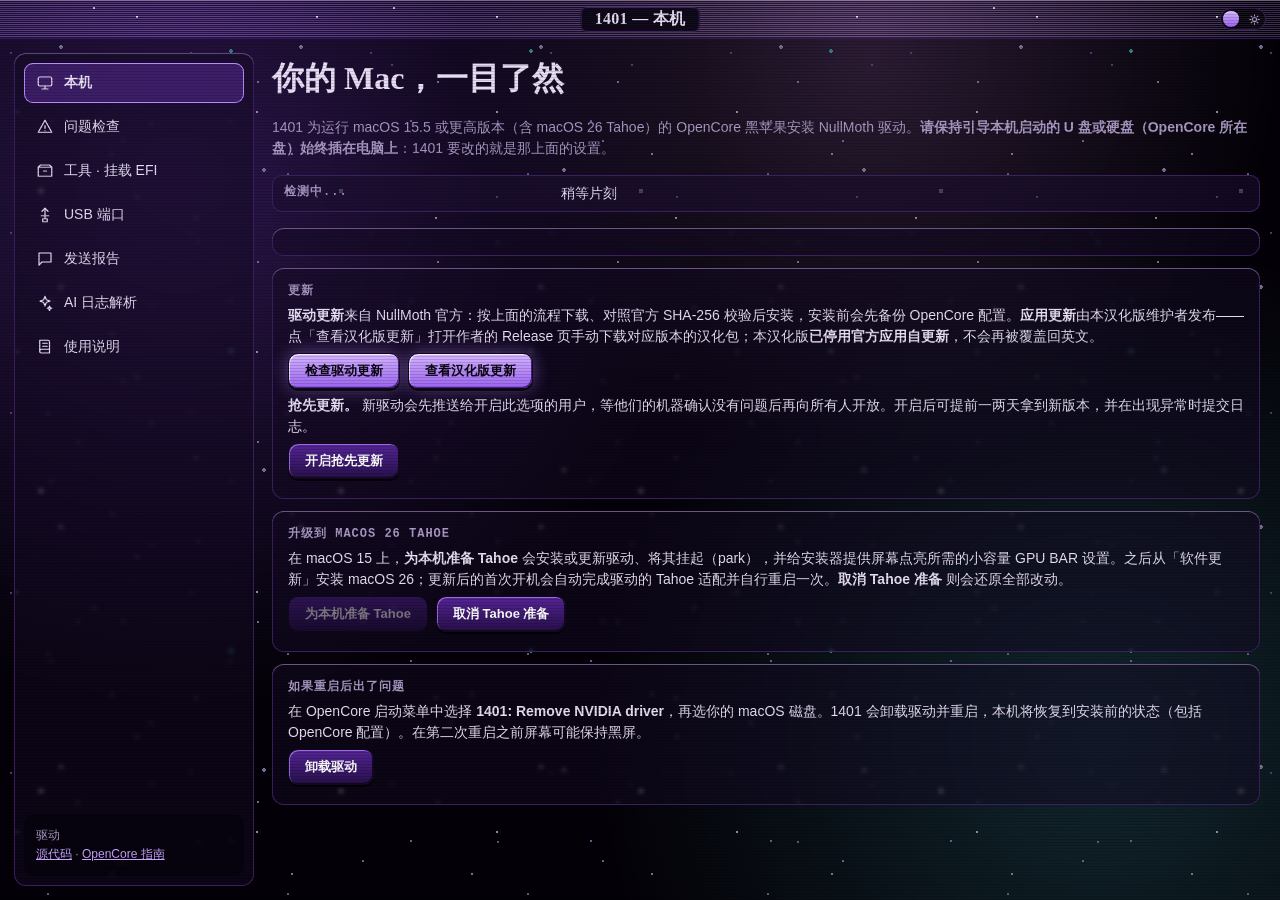
==== mac/Resources/index.html @ 301c2a4d "Add zh-CN localization, in-app HTTP/SOCKS proxy, ARM Chinese strings, open-translated-folder button " ====
<!doctype html>
<html lang="zh-CN"><head><meta charset="utf-8">
<meta http-equiv="Content-Security-Policy" content="default-src 'none'; img-src 'self'; style-src 'self'; script-src 'self'; connect-src https: http://127.0.0.1:* http://localhost:* http://127.0.0.1:11434 http://localhost:11434">
<title>1401</title>
<link rel="stylesheet" href="app.css">
</head><body>
<div class="desk" id="desk">
<div class="sky sky1" aria-hidden="true"></div><div class="sky sky2" aria-hidden="true"></div><div class="sky sky3" aria-hidden="true"></div>

<header class="bar">
<span class="ttl" id="ttl">1401 — 本机</span>
<button type="button" class="theme" id="theme" aria-label="切换浅色与深色模式">
<svg class="moon" viewBox="0 0 12 12" aria-hidden="true"><path d="M8.5 7.5A4 4 0 0 1 4.5 2.2a4 4 0 1 0 4 5.3z"/></svg>
<svg class="sun" viewBox="0 0 12 12" aria-hidden="true"><circle cx="6" cy="6" r="2.2"/><path d="M6 .8v1.4M6 9.8v1.4M.8 6h1.4M9.8 6h1.4M2.3 2.3l1 1M8.7 8.7l1 1M2.3 9.7l1-1M8.7 3.3l1-1"/></svg>
<span class="knob"></span></button>
</header>

<div class="main">
<nav class="pane side" aria-label="分区">
<button type="button" class="nav tab on" data-t="drv" data-title="本机"><svg class="i" viewBox="0 0 24 24" aria-hidden="true"><rect x="3" y="4" width="18" height="12" rx="2"/><path d="M8 20h8M12 16v4"/></svg>本机</button>
<button type="button" class="nav tab" data-t="efi" data-title="问题检查"><svg class="i" viewBox="0 0 24 24" aria-hidden="true"><path d="M12 3l9 16H3z"/><path d="M12 10v4M12 17h.01"/></svg>问题检查<span class="count" id="efin" hidden></span></button>
<button type="button" class="nav tab" data-t="tools" data-title="工具"><svg class="i" viewBox="0 0 24 24" aria-hidden="true"><path d="M3 7h18v12H3z"/><path d="M3 7l3-3h12l3 3M10 12h4"/></svg>工具 · 挂载 EFI</button>
<button type="button" class="nav tab" data-t="usb" data-title="USB 端口"><svg class="i" viewBox="0 0 24 24" aria-hidden="true"><path d="M12 3v14M8 7l4-4 4 4M7 13h10M9 21h6v-4H9z"/></svg>USB 端口</button>
<button type="button" class="nav tab" data-t="crash" data-title="发送报告"><svg class="i" viewBox="0 0 24 24" aria-hidden="true"><path d="M4 4h16v12H8l-4 4z"/></svg>发送报告</button>
<button type="button" class="nav tab" data-t="ailog" data-title="AI 日志解析"><svg class="i" viewBox="0 0 24 24" aria-hidden="true"><path d="M12 3l1.8 4.7L18.5 9.5l-4.7 1.8L12 16l-1.8-4.7L5.5 9.5l4.7-1.8z"/><path d="M18 16l.8 2.2L21 19l-2.2.8L18 22l-.8-2.2L15 19l2.2-.8z"/></svg>AI 日志解析</button>
<button type="button" class="nav tab" data-t="help" data-title="使用说明"><svg class="i" viewBox="0 0 24 24" aria-hidden="true"><path d="M5 3h11a2 2 0 0 1 2 2v15H7a2 2 0 0 1-2-2z"/><path d="M5 17a2 2 0 0 1 2-2h11M9 7h6M9 11h6"/></svg>使用说明</button>
<div class="sidefoot">驱动 <span id="ver"></span><br><a href="#" id="src">源代码</a> · <a href="#" id="ocg">OpenCore 指南</a></div>
</nav>

<main class="content">

<section id="t-drv">
<h1>你的 Mac，一目了然</h1>
<p class="lede">1401 为运行 macOS 15.5 或更高版本（含 macOS 26 Tahoe）的 OpenCore 黑苹果安装 NullMoth 驱动。<b>请保持引导本机启动的 U 盘或硬盘（OpenCore 所在盘）始终插在电脑上</b>：1401 要改的就是那上面的设置。</p>
<table class="pc"><tbody id="mac"><tr><th>检测中...</th><td>稍等片刻</td></tr></tbody></table>

<div id="verdict" class="pane card"></div>

<div id="steps" class="pane card" hidden>
<p class="sh">操作流程</p>
<ol class="todo">
<li id="s1"><b>获取驱动。</b> <span id="s1t"></span> <button type="button" class="b go" id="dl" hidden>下载驱动</button> <span id="dlp"></span></li>
<li id="s2"><b>先看清楚再动手。</b> 1401 会读取你的 OpenCore 配置，并列出它要做的每一处改动。此步不会改任何东西。（macOS 会要求输入密码。） <button type="button" class="b" id="dry" disabled>预览改动清单</button></li>
<li id="s3"><b>安装。</b> 自动备份你的 OpenCore 配置，只执行清单中列出的改动，安装驱动，并在启动菜单里加入 <i>1401: Remove NVIDIA driver</i>。 <button type="button" class="b go" id="go" disabled>安装驱动</button></li>
<li id="s4"><b>重启。</b> 如果 macOS 提示系统扩展被阻止，打开 <a href="#" id="priv">隐私与安全性</a>，点「允许」，然后再重启一次。 <button type="button" class="b" id="rs" disabled>立即重启</button></li>
</ol>
<p id="efirow" hidden>无法确认启动分区。请选择本机启动时所用的 OpenCore 分区： <select id="efi"></select> <button type="button" class="b" id="cfgpick">手动选择 config.plist 文件...</button></p>
</div>

<div id="logwrap" class="pane card" hidden><p class="sh">1401 正在进行的工作</p><pre id="log" aria-live="polite"></pre>
<p class="small"><a href="#" id="logs">打开日志文件夹</a></p></div>

<div class="pane card"><p class="sh">更新</p>
<p><b>驱动更新</b>来自 NullMoth 官方：按上面的流程下载、对照官方 SHA-256 校验后安装，安装前会先备份 OpenCore 配置。<b>应用更新</b>由本汉化版维护者发布——点「查看汉化版更新」打开作者的 Release 页手动下载对应版本的汉化包；本汉化版<b>已停用官方应用自更新</b>，不会再被覆盖回英文。</p>
<p class="row"><button type="button" class="b go" id="updchk">检查驱动更新</button> <button type="button" class="b go" id="zhupd">查看汉化版更新</button> <button type="button" class="b go" id="upddrv" hidden>更新驱动</button> <button type="button" class="b go" id="updapp" hidden>更新应用</button> <span id="updr"></span></p>
<p><b>抢先更新。</b> 新驱动会先推送给开启此选项的用户，等他们的机器确认没有问题后再向所有人开放。开启后可提前一两天拿到新版本，并在出现异常时提交日志。</p>
<p class="row"><button type="button" class="b" id="earlyon">开启抢先更新</button> <button type="button" class="b" id="earlyoff" hidden>关闭抢先更新</button> <span id="earlyr"></span></p></div>

<div class="pane card"><p class="sh">升级到 macOS 26 Tahoe</p>
<p>在 macOS 15 上，<b>为本机准备 Tahoe</b> 会安装或更新驱动、将其挂起（park），并给安装器提供屏幕点亮所需的小容量 GPU BAR 设置。之后从「软件更新」安装 macOS 26；更新后的首次开机会自动完成驱动的 Tahoe 适配并自行重启一次。<b>取消 Tahoe 准备</b> 则会还原全部改动。</p>
<p class="row"><button type="button" class="b" id="upd" disabled>为本机准备 Tahoe</button> <button type="button" class="b" id="swu" hidden>打开软件更新</button> <button type="button" class="b" id="updc">取消 Tahoe 准备</button> <span id="updt"></span></p></div>

<div class="pane card"><p class="sh">如果重启后出了问题</p>
<p>在 OpenCore 启动菜单中选择 <b>1401: Remove NVIDIA driver</b>，再选你的 macOS 磁盘。1401 会卸载驱动并重启，本机将恢复到安装前的状态（包括 OpenCore 配置）。在第二次重启之前屏幕可能保持黑屏。</p>
<p class="row"><button type="button" class="b" id="rm">卸载驱动</button></p></div>
</section>

<section id="t-efi" hidden>
<div class="head"><div><h1>检查我的 EFI</h1>
<p class="lede">对照与你机型相同/相近的机器验证过的配置，检查本机启动所用的 OpenCore 设置，并解释需要修改的地方及具体步骤。只读不写：不会改动任何东西。会要求输入一次密码。</p></div>
<button type="button" class="b go" id="efichk">检查我的 EFI</button></div>
<p id="efichkr"></p>
<div id="efiout"></div>
</section>

<section id="t-tools" hidden>
<h1>工具</h1>
<div class="pane card"><p class="sh">挂载 EFI</p>
<p>EFI 分区保存着你的引导设置。1401 会找到本机启动所用的那个分区，挂载并在访达中打开它。会要求输入一次密码。</p>
<p class="row"><button type="button" class="b go" id="efimount">挂载 EFI</button> <span id="efimountr"></span></p></div>
<div class="pane card"><p class="sh">启动文字（verbose 模式）</p>
<p>开机时显示 macOS 的启动过程细节，而不是只有苹果标志。排查启动卡住时有用。下次重启后生效。</p>
<p class="row"><button type="button" class="b" id="vbon">开启 verbose 模式</button> <button type="button" class="b" id="vboff">关闭 verbose 模式</button></p></div>
<div class="pane card"><p class="sh">内建屏幕亮度（笔记本）</p>
<p>适用于内屏直连 NVIDIA GPU 的笔记本（MUX 已设为 Discrete 或 dGPU）。开启后驱动可从笔记本固件读取面板的亮度控制。默认关闭，因为该调用曾导致部分机器在 GPU 启动时卡住；如果你也卡在那里，请在启动菜单选 <b>1401: Start once without NVIDIA driver</b>，然后在这里把它关掉。</p>
<p class="row"><button type="button" class="b" id="blon">开启亮度控制</button> <button type="button" class="b" id="bloff">关闭亮度控制</button></p></div>
<div class="pane card"><p class="sh">HiDPI（Retina）分辨率模式</p>
<p>让 HiDPI「看起来像」分辨率可用，例如在 2560x1440 屏上使用 1920x1080，包括用 BetterDisplay 等工具添加的自定义分辨率。不开启时这类分辨率会被拒绝并弹回。开启后驱动会以最高两倍于屏幕的尺寸绘制桌面，会占用更多显存。下次重启后生效。</p>
<p class="row"><button type="button" class="b" id="hdon">开启 HiDPI 模式</button> <button type="button" class="b" id="hdoff">关闭 HiDPI 模式</button></p></div>
<div class="pane card" id="autologin" hidden><p class="sh">自动登录</p>
<p>驱动缺失期间，1401 开启了自动登录以便本机能进入桌面。这会把你的密码以可被任何能读取磁盘的人还原的形式存储。驱动正常工作后，请关闭它。</p>
<p class="row"><button type="button" class="b" id="autologinoff">关闭自动登录</button></p></div>
<div class="pane card"><p class="sh">混合输出笔记本（内屏由 Intel 或 AMD 处理器显卡驱动）</p>
<p>多数游戏笔记本把内屏接在处理器显卡上，NVIDIA 卡没有可绘制的屏幕。此功能会在 NVIDIA 驱动旁安装一个面板驱动（Intel 显卡用 Intel 版，带 Radeon 显卡的 Ryzen 用 AMD 版）：NVIDIA 负责渲染，渲染完的每一帧经处理器显卡送到屏幕。Ryzen 笔记本需先关闭 OpenCore 的 Fix PAT 补丁（见 docs/HYBRID-LAPTOPS.md，仅英文版）。<b>复制（copy）</b>方式适用于 Intel 第 11 代及更新；<b>原位扫描输出（scan out in place）</b>是第 12、13 代上更快的等级。此功能尚未在混合输出笔记本上实测，你的「发送日志」就是帮它完善的方式。它需要 NVIDIA 驱动已安装，且上方已校验驱动包。</p>
<p>如果屏幕保持黑屏，请在启动菜单选 <b>1401: Start once without NVIDIA driver</b>，然后在这里关闭。关闭时会一并移除面板驱动。</p>
<p class="row"><button type="button" class="b" id="hybcopy">开启（复制方式）</button> <button type="button" class="b" id="hybimport">开启（原位扫描输出）</button> <button type="button" class="b" id="hyboff">关闭</button> <span id="hybstate"></span></p></div>
<div class="pane card" id="vmdpane" hidden><p class="sh">位于 Intel VMD 或 RAID 之后的硬盘</p>
<p>macOS 只能使用固件以普通 AHCI 或 NVMe 磁盘形式呈现的硬盘。这台机器使用 Intel VMD 或 RAID 存储控制器，内置硬盘可能因此对 macOS 隐藏。两种绕过办法：</p>
<p><b>安装到外置硬盘。</b> 插上 USB SSD（或不在 VMD 之后的 SSD），从 1401 U 盘把 macOS 装上去。内置硬盘和 Windows 不会被动到。在 1401 for Windows 中，构建前勾选 <b>Install macOS on an external drive</b>。</p>
<p><b>关闭 VMD。</b> 1401 for Windows 在构建时会显示你主板的 BIOS 设置路径，并提供 <b>Prepare Windows</b>、<b>Finish</b> 和 <b>Undo</b> 三个选项：Prepare 创建还原点、暂停 BitLocker 并设置标准驱动；随后你在 BIOS 中关闭 VMD；Finish 让 Windows 恢复正常启动；Undo 把每个值改回原样。这些步骤只能在 Windows 上执行，所以本应用只作说明。</p></div>
<div class="pane card" id="exppane"><p class="sh">实验性驱动与功能</p>
<p class="row"><button id="expall" type="button">全选</button> <button id="expnone" type="button">全不选</button></p>
<p>均为离线编写与测试，尚未在所有机型上验证。每一项在勾选并点击「应用」前都保持<b>关闭</b>，且都需要<b>重启</b>。取消勾选再点「应用」即可完全还原；你自己手动设置的参数永远不会被移除。</p>
<p class="small">每一项具体做什么、开启后会有什么影响、哪些不建议开，见左侧栏「使用说明」→ <b>六、实验性驱动与功能</b>。</p>
<p class="row"><label><input type="checkbox" class="expitem" id="exp-kbl" data-id="kbl"> <b>键盘背光</b></label> 笔记本键盘背光按键与亮度调节（NMKbdBacklight kext）。由 OpenCore 加载的驱动：1401 2.9 构建的 EFI 已自带且默认关闭，「应用」会将其开启（旧 EFI 会先从已装的 NVIDIA 驱动中复制进来）。需要 VirtualSMC。离线构建与校验；尚未在笔记本上实测。</p>
<p class="row"><label><input type="checkbox" class="expitem" id="exp-hda" data-id="hda"> <b>NVIDIA 显示音频（含音量控制，macOS 15）</b></label> 来自 NVIDIA 卡的 HDMI / DisplayPort 音频，经 Apple HD Audio 驱动输出，音量滑块和静音可用（NMHDA 驱动）。由 OpenCore 加载，管理方式同键盘背光。仅限 macOS 15：macOS 26 使用 NMXAudio。</p>
<p class="row"><label><input type="checkbox" class="expitem" id="exp-kblhid" data-id="kblhid"> <b>键盘背光（HID 通道）</b></label> 走部分笔记本使用的 HID 通道，功能相同。需先开启上一项。</p>
<p class="row"><label><input type="checkbox" class="expitem" id="exp-tgp" data-id="tgp"> <b>笔记本 GPU 功耗上限</b></label> 接电源时允许 NVIDIA GPU 使用平台完整功耗上限（Dynamic Boost）；用电池时自动释放。</p>
<p class="row"><label><input type="checkbox" class="expitem" id="exp-igpuproxy" data-id="igpuproxy"> <b>内屏走核显</b></label> 混合输出笔记本：当面板接在核显上时，通过代理显示头呈现内屏。</p>
<p class="row"><label><input type="checkbox" class="expitem" id="exp-xvt" data-id="xvt"> <b>AMD / Intel 视频解码</b></label> AMD 和 Intel GPU 上的 AV1 与 VP9 硬件解码。</p>
<p class="row"><label><input type="checkbox" class="expitem" id="exp-hybrid20" data-id="hybrid20"> <b>混合输出笔记本：最新 Intel 显卡</b></label> 让混合面板驱动在 Lunar Lake 与 Panther Lake 显卡上正常唤醒。仅在混合笔记本模式开启时有关；依据 Linux 显示代码编写，尚未在该硬件上运行。</p>
<p class="row"><label><input type="checkbox" class="expitem" id="exp-rtd3" data-id="rtd3"> <b>空闲 GPU 深度休眠</b></label> 空闲时让 NVIDIA 卡进入最深省电状态（runtime D3）。离线编写与测试；其功耗收益和唤醒表现在推荐前会先在工作室机器上测量。</p>
<p class="row"><label><input type="checkbox" class="expitem" id="exp-aspm" data-id="aspm"> <b>空闲链路省电</b></label> 卡空闲时让 NVIDIA 卡与主板间的 PCIe 链路进入休眠（ASPM L1），两端都支持时才生效。默认关闭：驱动会保持固件设定的链路状态，因为在未针对此设计的主板上链路休眠可能导致卡死或掉卡。如果空闲时屏幕冻结，请把这项关掉。</p>
<p class="row"><label><input type="checkbox" class="expitem" id="exp-gameprio" data-id="gameprio"> <b>游戏 GPU 优先级</b></label> 提升游戏的 GPU 调度优先级。</p>
<p class="row"><label><input type="checkbox" class="expitem" id="exp-hwrt" data-id="hwrt"> <b>硬件光线查询</b></label> 通过 NullMoth 自己的加速结构在 RT 核心上执行光线查询。</p>
<p class="row"><label><input type="checkbox" class="expitem" id="exp-curves" data-id="curves"> <b>光线追踪中的曲线图元</b></label> 光线查询中支持曲线（软件遍历，速度较慢）。</p>
<p class="row"><label><input type="checkbox" class="expitem" id="exp-tile" data-id="tile"> <b>Metal 瓦片着色</b></label> 为使用该特性的应用启用瓦片着色。</p>
<p class="row"><label><input type="checkbox" class="expitem" id="exp-icb" data-id="icb"> <b>GPU 编码的命令列表</b></label> 由 GPU 写入的间接命令缓冲。</p>
<p class="row"><button type="button" class="b" id="expapply">应用</button> <span id="expr"></span></p></div>
<div class="pane card"><p class="sh">GPU 加速（boost）</p>
<p>开启期间将 NVIDIA 卡锁定在最高频率，适合受 GPU 空闲到繁忙爬升限制的工作负载。代价是功耗和发热，所以在你手动开启前保持关闭。它会从已校验的驱动包安装一个小型后台任务；任何以 root 运行的内容之前都会先校验包内文件清单。关闭即停止锁频；「移除」则把任务从本机删掉。</p>
<p class="row"><button type="button" class="b" id="boston">开启</button> <button type="button" class="b" id="bostoff">关闭</button> <button type="button" class="b" id="bostrm">移除任务</button> <button type="button" class="b" id="bostat">状态</button> <span id="bostr"></span></p></div>
<div class="pane card"><p class="sh">Ryzen 笔记本功耗配置</p>
<p>Ryzen 笔记本默认按处理器出厂功耗上限运行，用电池时又吵又热。此功能通过 NullMoth 的 RyzenAdj 构建设置一组更安静的配置（默认持续 13 W、慢速 14 W、快速 15 W、70 &deg;C；开启前可在下方修改数值）。它会安装一个只有在开启后才能与处理器电源控制器通信的小内核扩展，以及一个以 root 运行的任务。在你选择开启前保持关闭。</p>
<p>如遇异常，在这里关闭即可：这会移除后台任务、内核扩展和引导设置。</p>
<p class="row">瓦数：持续 <input id="ryst" type="number" min="5" max="65" value="13" style="width:4em"> 慢速 <input id="rysl" type="number" min="5" max="65" value="14" style="width:4em"> 快速 <input id="ryfa" type="number" min="5" max="65" value="15" style="width:4em"> &nbsp; 温度上限 <input id="rytm" type="number" min="50" max="100" value="70" style="width:4em"> &deg;C（瓦数 5–65，持续 ≤ 慢速 ≤ 快速；温度 50–100）</p>
<p class="row"><button type="button" class="b" id="ryzon">开启</button> <button type="button" class="b" id="ryzoff">关闭</button> <button type="button" class="b" id="ryzstat">状态</button></p></div>
<div class="pane card"><p class="sh">AMD / Intel GPU 与 NPU 驱动（测试版）</p>
<p>适用于 macOS 没有驱动的 AMD 和 Intel GPU（Ryzen APU、Radeon RX 7000/9000、Intel Iris Xe 与 Arc 显卡），以及 Intel Core Ultra 和 AMD Ryzen AI 处理器中的 NPU。早期测试版本：你的「发送日志」就是帮它完善的方式。它只从 linux-firmware 下载你的 GPU 和 NPU 所需的固件（逐个文件校验），下次重启后生效。</p>
<p>如果这块 GPU 正在驱动你的屏幕，屏幕可能保持黑屏。此时请在启动菜单选 <b>1401: Start once without NVIDIA driver</b>（它也会挂起这个驱动），然后在这里关闭。</p>
<p class="row"><button type="button" class="b" id="gpuon">开启测试驱动</button> <button type="button" class="b" id="gpuoff">关闭测试驱动</button></p>
<p><b>测试计划。</b> 测试驱动开启期间，每次重启后 1401 会发送一份简短报告：驱动的内核消息、崩溃记录（如有）以及你的 GPU 和构建版本（已去除名称与序列号）。可随时退出。</p>
<p class="row"><button type="button" class="b" id="teston">加入测试计划</button> <button type="button" class="b" id="testoff">退出测试计划</button> <span id="testr"></span></p></div>
<div class="pane card" id="xecard" hidden><p class="sh">Intel Xe 显卡（WhateverXe，测试版）</p>
<p>适用于 macOS 15.8 或 26.7 及以上版本的 Tiger Lake、Alder Lake 和 Raptor Lake Intel 显卡。使用 b00t0x 的 <a href="https://github.com/b00t0x/WhateverXe">WhateverXe</a>：1401 把它加入 OpenCore，你重启后再次点击 <b>开启</b> 即可安装其显卡组件包。组件直接来自作者的 GitHub，逐个校验。开启期间 WhateverGreen 会被停用；<b>关闭</b>会还原所有改动。</p>
<p>如果重启后屏幕保持黑屏，请在启动菜单选 <b>1401: Start once without NVIDIA driver</b>：该次启动同样会停用 WhateverXe。然后在这里关闭。</p>
<p class="row"><button type="button" class="b" id="xeon">开启</button> <button type="button" class="b" id="xeoff">关闭</button></p></div>
<div class="pane card" id="gmcard"><p class="sh">游戏模式</p>
<p>当游戏位于前台并全屏时，优先把处理器让给游戏、限制后台索引和其他应用占用显卡，退出游戏后全部还原。开启期间菜单栏会出现一个手柄图标。开启前保持关闭，关闭即移除。</p>
<p class="row"><button type="button" class="b" id="gmon">开启</button> <button type="button" class="b" id="gmoff" hidden>关闭</button> <span id="gmr" class="small"></span></p></div>
<div class="pane card"><p class="sh">麦克风与摄像头</p>
<p>装上驱动后，macOS 不会在应用使用麦克风或摄像头前征询许可，导致 Discord 之类的应用只收到静音，也从不出现在「隐私与安全性」里。在这里选择应用，授权其使用麦克风、摄像头和屏幕录制。</p>
<p class="row"><button type="button" class="b" id="tccg">选择应用并授权...</button> <span id="tccr"></span></p></div>
<div class="pane card"><p class="sh">驱动设置</p>
<p>HDR、10-bit 色彩、可变刷新率、色彩范围、缩放、环绕、帧率限制等设置，并显示 GPU 的链路与显存信息。每处改动都会完整展示并先征得确认。</p>
<p class="row"><button type="button" class="b" id="settings">打开驱动设置...</button></p></div>
<div class="pane card"><p class="sh">GPU 画像（实验性）</p>
<p>对本机 GPU 进行几分钟的测量：Metal 报告了什么、正确性检查、显存与算力速度，以及若干测试着色器。不改动任何东西，也不触碰显示模式。结果保存在日志文件夹，「发送日志」会一并上传，让下一版驱动能针对你的显卡调优。</p>
<p class="row"><button type="button" class="b" id="gpumap">测量我的 GPU</button> <span id="gpumapr"></span></p></div>
<div class="pane card" id="armcard"><p class="sh">ARM 应用（自愿开启）</p>
<div id="armreq" hidden><p><b id="armreqt"></b></p>
<p class="row"><button type="button" class="b go" id="armreqon" hidden>开启</button> <a href="#" id="armreqno">暂不</a></p></div>
<p>仅面向 Apple 芯片构建的应用可以被转译后在本机上运行。你自己开发的 iPhone / iPad 应用（未经 App Store 加密的 .ipa）会先打包成 Mac 应用再转译。小应用转译需几分钟，大应用可能要一小时以上。原应用永不改动：转译副本放在「应用程序 &gt; NullMoth ARM」。关闭此功能会移除转译器和已转译副本，你的 2.7 驱动照常工作。</p>
<p class="row"><button type="button" class="b" id="armon">开启</button> <button type="button" class="b" id="armoff" hidden>关闭</button> <button type="button" class="b" id="armchk" hidden>检查本机</button> <button type="button" class="b" id="armclt" hidden>安装命令行工具</button> <button type="button" class="b go" id="armtr" hidden disabled>转译应用...</button> <button type="button" class="b" id="armfolder">打开转译文件夹</button></p>
<p id="armr"></p>
<div id="armprog" hidden><progress id="armbar" max="100" style="width:100%"></progress>
<p class="row"><span id="armmsg" class="small"></span> <button type="button" class="b" id="armcancel">取消</button></p></div>
<div id="armapps"></div>
<div id="armbrew" hidden><p><b>Homebrew</b></p>
<p class="small">两套 Homebrew 并存，和 Apple 芯片 Mac 一样：ARM 版在 /opt/homebrew，安装 Homebrew 的 Apple 芯片包并为本机转译；Intel 版在 /usr/local，原生运行但多数从源码构建，因为 Homebrew 已停止发布 Intel 包。在终端里，<code>abrew</code> 永远是 ARM，<code>ibrew</code> 永远是 Intel，<code>brew</code> 则由你在下面选择。</p>
<p class="row"><select id="armbrewpick"><option value="both">ARM 和 Intel</option><option value="arm">仅 ARM (/opt/homebrew)</option><option value="intel">仅 Intel (/usr/local)</option></select> <select id="armbrewprim"><option value="arm">brew = ARM</option><option value="intel">brew = Intel</option></select> <button type="button" class="b" id="armbrewgo">设置 Homebrew</button></p>
<p id="armbrewr" class="small"></p></div></div>
</section>

<section id="t-usb" hidden>
<h1>USB 端口</h1>
<div class="pane card"><p class="sh">映射你的 USB 端口</p>
<p>macOS 每个 USB 控制器最多只用 15 个端口，也不知道你的机箱实际有哪几个。1401 会在你插设备时观察端口，然后为你选中的端口写入映射表。重启后请再次测试，包括 USB-C 正反两个方向和睡眠唤醒。</p>
<ol class="todo">
<li><b>开始观察。</b> <button type="button" class="b go" id="uw">开始</button></li>
<li><b>把你用的每个端口逐个插上设备。</b> USB 3 U 盘最理想；USB-C 口正反各插一次。1401 看到某个端口时它会变<span class="good">绿色</span>。</li>
<li><b>检查列表</b>，为每个端口选择插头类型，然后 <button type="button" class="b go" id="uwr">写入映射表</button>（macOS 会要求输入密码；你的 OpenCore 配置会先被备份）。</li>
</ol>
<p id="uerr" class="bad"></p></div>
<div id="ports"></div>
</section>

<section id="t-crash" hidden>
<h1>还有问题？</h1>
<div class="pane card"><p class="sh">发送日志</p>
<p>1401 会发送它做过的操作、驱动状态、崩溃报告、OpenCore 启动日志和数值化设备映射，并已去除名称、序列号和地址。你会得到一个报告 ID，可贴到 NullMoth Discord 求助。</p>
<p class="small">如果驱动无法转译某个着色器，最多 24 个这样的着色器（每个包最多 4 MB，来自你运行过的应用）会随报告附上，以便复现问题。只有你按下按钮才会发送。不想让驱动保留它们，可创建空文件 /Library/GPUBundles/nvmtl/no-failed-air。</p>
<p class="row"><button type="button" class="b go" id="sl">向 NullMoth 发送日志</button> <button type="button" class="b" id="fl">记录闪烁</button></p>
<p class="small">记录闪烁：屏幕闪烁时按下它。1401 会记录 20 秒驱动向显示器送帧的过程，并随日志一起发送。</p>
<p id="slr"></p></div>
<div class="pane card"><p class="sh">崩溃报告</p>
<p>如果驱动导致本机崩溃，1401 会在下次登录时询问是否生成报告。它是你桌面上的一份文本文件，包含硬件信息和故障详情，且已去除你的姓名、Mac 名称、序列号、地址和文件路径。<b>1401 绝不会自行发送它。</b></p>
<p id="cr"></p>
<p class="row"><button type="button" class="b" id="mk">生成报告</button> <button type="button" class="b" id="up">打开上传页面</button> <button type="button" class="b" id="cf">请作者喝咖啡</button> <button type="button" class="b" id="cr">致谢名单</button></p></div>
<div class="pane card"><p class="sh">可选诊断</p>
<p>此版本中捕获功能不可用。「发送日志」仍会收集硬件、内核与恐慌（panic）证据。安全设置没有任何变化。</p>
<p class="row"><button type="button" class="b" id="od">检查可选诊断</button> <button type="button" class="b" id="dr">导入已保存的凭据回执</button></p>
<p class="small">检查可用性不会启动任何采集。已保存的回执需要其独立的会话上传权限和一次单独的「发送日志」确认。</p>
<p id="odr"></p><p id="drr"></p></div>
<p class="legal">© 2026 NullMoth Systems. NullMoth 和飞蛾标志是 NullMoth Systems 的商标。</p>
</section>


<section id="t-ailog" hidden>
<h1>AI 日志解析</h1>
<p class="lede">把 -v 启动日志、panic 崩溃日志、OpenCore 日志或 1401 运行日志贴进来，先做离线中文诊断；需要更深的分析再交给 AI。日志默认不会离开这台电脑。</p>

<div class="pane card" id="aidrop">
<p class="sh">一、导入日志</p>
<p class="small">支持直接粘贴、拖进本页，或选择 .log / .txt / .ips / .panic 文件（可多选）。点「打开日志文件夹」能找到 1401 自己生成的日志。本地解析完全离线，不联网、不上传。</p>
<textarea id="aiinput" class="ai-in" spellcheck="false" placeholder="在这里粘贴日志…&#10;例如 -v 启动滚屏文字、崩溃报告 .ips 内容、log show 输出、1401 四步安装日志"></textarea>
<div class="row ai-gap">
<button type="button" class="b" id="aifilebtn">选择日志文件</button>
<input type="file" id="aifile" class="ai-hide" multiple accept=".log,.txt,.text,.ips,.panic,.json,.rtf">
<button type="button" class="b go" id="airun">本地智能解析</button>
<button type="button" class="b" id="aiexample">载入示例</button>
<button type="button" class="b" id="ailogsfolder">复制日志目录路径</button>
<button type="button" class="b" id="aiclear">清空</button>
<span class="small" id="aistat">尚未导入日志</span>
</div>
</div>

<div class="pane card">
<p class="sh">二、交给 AI 深度分析（可选）</p>
<p class="small"><b>方式 A</b>：填好接口后点「AI 深度分析」，把日志和本地诊断摘要一起发给大模型。<b>方式 B（推荐，任何环境都能用）</b>：点「复制 AI 提示词」，再点「打开 AI 网页」粘贴进去。密钥只保存在本机，不经过 NullMoth，日志也不会自动上传。</p>
<details class="ai-det" id="aicfg">
<summary>接口设置（点开填写）</summary>
<div class="ai-form">
<label class="ai-lb">服务商预设<select id="aipreset" class="ai-fld">
<option value="deepseek">DeepSeek</option>
<option value="qwen">通义千问（兼容模式）</option>
<option value="moonshot">Moonshot / Kimi</option>
<option value="openai">OpenAI</option>
<option value="ollama">本机 Ollama</option>
<option value="custom">自定义</option>
</select></label>
<label class="ai-lb">接口地址（OpenAI 兼容 /v1）<input id="aibase" class="ai-fld" type="text" spellcheck="false" placeholder="https://api.deepseek.com/v1"></label>
<label class="ai-lb">模型名称<input id="aimodel" class="ai-fld" type="text" spellcheck="false" placeholder="deepseek-chat"></label>
<label class="ai-lb">API Key（本机 Ollama 可留空）<input id="aikey" class="ai-fld" type="password" spellcheck="false" placeholder="sk-..."></label>
<label class="ai-lb">AI 网页（用于粘贴提示词）<input id="aisite" class="ai-fld" type="text" spellcheck="false" placeholder="https://chat.deepseek.com/"></label>
</div>
<div class="row ai-gap">
<button type="button" class="b" id="aisavecfg">保存设置</button>
<button type="button" class="b" id="aiclearcfg">清除设置</button>
</div>
<p class="small ai-gap">本机 Ollama 用 <code>http://127.0.0.1:11434/v1</code>；若被跨域拦截，可在 Mac 上设置 <code>OLLAMA_ORIGINS=*</code> 后重启 Ollama。多数云端大模型不允许从本地网页直连，遇到 CORS 报错请改用「复制 AI 提示词」。</p>
</details>
<div class="row ai-gap">
<button type="button" class="b go" id="aiai">AI 深度分析</button>
<button type="button" class="b" id="aicopy">复制 AI 提示词</button>
<button type="button" class="b" id="aiopen">打开 AI 网页</button>
<span class="small" id="aiapistat">未配置接口也能用「复制 AI 提示词」。</span>
</div>
</div>

<div class="pane card" id="airesultcard" hidden>
<p class="sh">三、分析结果</p>
<div id="aiout"><div id="aianswer"></div><div id="ailocal"></div></div>
</div>

<p class="small">本地规则库覆盖 panic、Lilu / kext、签名校验、显卡屏蔽、Optimus、ACPI、OpenCore、下载与权限等 20 多类常见问题，只作排障提示，不是官方诊断。改动 EFI 前务必备份，并保留 -v。</p>
</section>

<section id="t-help" hidden>
<h1>使用说明</h1>
<p class="lede">1401 中文汉化版 · 对应官方 v2.9。原有功能与官方一致，另新增「使用说明」与「AI 日志解析」两个汉化版专属页面；本页可随时回来查看。</p>

<div class="pane card"><p class="sh">一、这是什么</p>
<p>1401 是 NullMoth 官方提供的工具，用来在 OpenCore 黑苹果上安装、更新和移除 NVIDIA（NullMoth）驱动，适用 macOS 15.5 及以上（含 macOS 26 Tahoe）。</p>
<p class="small">本包不含驱动本体：驱动由 app 运行时从官方源下载并对照官方 SHA-256 校验。汉化范围包括主界面五个页面、驱动设置窗口 19 项设置、27 条 EFI 检查规则、窗口标题与全部提示；不触碰驱动、kext、EFI 内容。</p>
<p class="small">许可证 PolyForm Noncommercial 1.0.0，仅供非商业用途免费使用，与 NullMoth 官方无隶属关系。</p></div>

<div class="pane card"><p class="sh">二、第一次打开</p>
<p class="todo"><ol>
<li>把 1401汉化.app 拖进「应用程序」文件夹。</li>
<li>首次打开提示「无法验证开发者」时，右键点 app → 打开；或到 系统设置 → 隐私与安全性 点「仍要打开」。</li>
<li><b>动手之前先备份 EFI</b>：到「工具 · 挂载 EFI」挂载引导分区，把整个 EFI 文件夹复制到 U 盘。</li>
<li>保持引导本机启动的 U 盘或硬盘（OpenCore 所在盘）始终插在电脑上，1401 要改的就是那上面的配置。</li>
</ol></p></div>

<div class="pane card"><p class="sh">三、主界面五个页面</p>
<table class="pc"><tbody>
<tr><th>本机</th><td>硬件检测、驱动安装四步、更新检查、实验性功能</td></tr>
<tr><th>问题检查</th><td>按 27 条规则检查 EFI / config.plist，逐条给出修复步骤</td></tr>
<tr><th>工具 · 挂载 EFI</th><td>挂载 EFI 分区、选择 config.plist、打开日志文件夹</td></tr>
<tr><th>USB 端口</th><td>查看并定制 USB 端口映射</td></tr>
<tr><th>发送报告</th><td>收集日志发给官方（自愿，不点不发）</td></tr>
</tbody></table></div>

<div class="pane card"><p class="sh">四、驱动安装四步（「本机」页）</p>
<p class="todo"><ol>
<li><b>获取驱动</b> —— 下载官方驱动包并校验哈希。</li>
<li><b>先看清楚再动手</b> —— 列出每一处将改动的内容，此步不写入任何东西。</li>
<li><b>安装</b> —— 自动备份 OpenCore 配置，只执行清单内改动，并在启动菜单加入 1401: Remove NVIDIA driver。</li>
<li><b>重启</b> —— 若系统提示扩展被阻止，到 系统设置 → 隐私与安全性 点「允许」，再重启一次。</li>
</ol></p></div>

<div class="pane card"><p class="sh">五、驱动设置窗口</p>
<p>共 19 项，分「显示」「性能」两组。</p>
<p class="small"><b>显示</b>：HDR10、10 位色深、可变刷新率、输出色深 / 颜色格式 / 动态范围、数字振动、动态超级分辨率、HiDPI 模式、旋转缩放、环视多屏、笔记本面板亮度。</p>
<p class="small"><b>性能</b>：帧率上限、低延迟模式、着色器缓存上限、多张 N 卡、为应用指定显卡、内置按应用配置、系统内存保留。</p>
<p class="small">每项改动都会先展示将要写入的内容并请求确认。下拉选「默认」即交给驱动自行决定；<b>显示类设置属于引导参数，重启后生效</b>。不确定时保持「默认」最安全。</p></div>
<div class="pane card"><p class="sh">六、实验性驱动与功能（逐项说明）</p>
<p>位置：「本机」页往下拉，共 <b>14 个复选框</b>，上方是「全选 / 全不选」，底部是「应用」。官方明确说明：这些功能<b>均为离线编写与测试，尚未在所有机型上验证</b>，因此默认全部关闭。开启它们等于主动替官方做实机测试。</p>
<p class="todo"><ol>
<li><b>先备份 EFI</b>（见第二节），并确保能进入 OpenCore 启动菜单。</li>
<li><b>一次只勾一项</b>，然后点「应用」（需要管理员密码）。「全选 / 全不选」<b>只改变勾选框</b>，不点「应用」不会写入任何东西。</li>
<li><b>重启才生效</b>。重启后确认内屏、外接屏、睡眠唤醒、常用软件都正常，再考虑开下一项。</li>
<li>有异常就把勾取消、再点一次「应用」并重启，即可<b>完全还原</b>；你自己手动设置的参数永远不会被移除。</li>
</ol></p>
<p><b>点「应用」后改了什么</b>：把选中的标志写入 <code>/Library/NullMoth/experimental</code>（例如 <code>ON=igpuproxy</code>），驱动启动时读取；键盘背光、显示音频这类还会让 OpenCore 注入对应 kext，个别项会往 boot-args 追加参数（「内屏走核显」对应 <code>nvfbigpu=1</code>）。想确认当前开了哪些，直接查看这个文件即可。</p>
<p class="small"><b>风险</b>：这些开关直接改动驱动的电源管理、显示路径与 Metal 功能实现，最坏情况是黑屏、屏幕冻结、卡死或驱动加载失败。所以务必保留 <b>-v</b> 启动参数，别一次全开——多项叠加出问题就无法定位是谁导致的。<b>不建议点「全选」。</b></p>
</div>

<div class="pane card"><p class="sh">六 · A　笔记本与显示相关（6 项）</p>
<table class="pc"><tbody>
<tr><th>内屏走核显<br>igpuproxy</th><td>混合输出笔记本的内屏物理接在核显 / 集显上，开启后驱动用「代理显示头」把内屏呈现出来，内屏才有画面。<br><b>建议</b>：内屏接核显的双显卡笔记本（Optimus 机型）<b>应保持开启</b>；台式机、内屏直连 N 卡的机器不用开。这项通常还会追加 <code>nvfbigpu=1</code> 引导参数，因此属于会动 EFI 的项目。</td></tr>
<tr><th>键盘背光<br>kbl</th><td>让亮度按键调节笔记本键盘背光（NMKbdBacklight kext）。点「应用」会让 OpenCore 启用这个原本默认关闭的 kext，需要 VirtualSMC；2.9 构建的 EFI 已自带，旧 EFI 会从已装驱动里复制。<br><b>建议</b>：<b>可以试但别抱期待</b>——官方注明「尚未在笔记本上实测」，不同品牌的背光由 EC / 厂商固件控制，很可能无效或让亮度键行为异常。要开就单独开这一项验证。</td></tr>
<tr><th>键盘背光（HID 通道）<br>kblhid</th><td>部分笔记本的背光走 HID 通道，作用与上一项相同，<b>必须先开启「键盘背光」</b>才有效。<br><b>建议</b>：只在「键盘背光」开了却没反应时再试；单开它无效。</td></tr>
<tr><th>NVIDIA 显示音频<br>hda</th><td>把 N 卡的 HDMI / DisplayPort 音频交给 Apple HD Audio 驱动输出，音量滑块与静音可用（NMHDA kext，由 OpenCore 加载）。<b>仅限 macOS 15</b>；macOS 26 改用 NMXAudio。<br><b>建议</b>：只有在 macOS 15 且确实要把声音从外接显示器 / 功放输出时才有意义；macOS 26 用户<b>不用开</b>，没接 HDMI/DP 也不用开。</td></tr>
<tr><th>笔记本 GPU 功耗上限<br>tgp</th><td>接电源时允许 N 卡跑满平台完整功耗上限（Dynamic Boost），用电池时自动放开限制。<br><b>建议</b>：接电源玩游戏 / 跑渲染<b>可以试</b>，换来更高帧率，代价是功耗与发热上升、风扇更响；只在意续航就别开。</td></tr>
<tr><th>混合输出笔记本：<br>最新 Intel 显卡<br>hybrid20</th><td>让混合面板驱动在 Lunar Lake / Panther Lake 这些新 Intel 核显上正常唤醒；仅在混合笔记本模式开启时有关，代码依据 Linux 显示驱动编写，官方注明尚未在该硬件上跑过。<br><b>建议</b>：<b>只有这些新 Intel 平台才适用</b>；AMD 平台、老 Intel 核显、台式机开了也没用，别开。</td></tr>
</tbody></table></div>

<div class="pane card"><p class="sh">六 · B　省电与稳定性（2 项 · 风险最高）</p>
<table class="pc"><tbody>
<tr><th>空闲 GPU 深度休眠<br>rtd3</th><td>N 卡空闲时进入最深的省电状态（runtime D3）。官方说功耗收益与唤醒表现还要先在工作室机器上测量才敢推荐。<br><b>建议</b>：<b>不建议开</b>。省下的电有限，但可能出现睡下去唤不醒、唤醒黑屏、驱动掉卡；排查起来也难。</td></tr>
<tr><th>空闲链路省电<br>aspm</th><td>空闲时让 N 卡与主板的 PCIe 链路进入 ASPM L1 休眠，两端都支持才生效。驱动默认保持固件设定的链路状态，因为在未针对此设计的主板上，链路休眠<b>可能导致卡死或掉卡</b>。<br><b>建议</b>：<b>不建议开</b>。如果开了以后空闲时屏幕冻结，第一件事就是把它关掉。</td></tr>
</tbody></table></div>

<div class="pane card"><p class="sh">六 · C　图形与性能（6 项）</p>
<table class="pc"><tbody>
<tr><th>硬件光线查询<br>hwrt</th><td>用 NullMoth 自建的加速结构，在 N 卡的 RT 核心上执行光线查询，让支持 Metal 光追的应用获得硬件加速。<br><b>建议</b>：有 RT 核心的卡（Turing 及以后）且确实要跑光追应用时<b>可以试</b>；属于实验实现，可能画面错误或崩溃，普通桌面使用没必要开。</td></tr>
<tr><th>光线追踪中的曲线图元<br>curves</th><td>让光线查询支持曲线图元，但走的是<b>软件遍历、速度较慢</b>，需配合上一项。<br><b>建议</b>：除非某个应用明确报「缺曲线图元」，否则<b>不用开</b>，开了只会更慢。</td></tr>
<tr><th>Metal 瓦片着色<br>tile</th><td>为使用瓦片着色（tile shader）特性的应用启用该能力。<br><b>建议</b>：只对用到该特性的少数应用有效，桌面与多数游戏无感；不确定就<b>保持关闭</b>。</td></tr>
<tr><th>GPU 编码的命令列表<br>icb</th><td>启用由 GPU 写入的间接命令缓冲（indirect command buffer），供特定渲染 / 计算应用使用。<br><b>建议</b>：同上，收益只出现在特定应用；实验性实现，遇到渲染异常先关它。</td></tr>
<tr><th>AMD / Intel 视频解码<br>xvt</th><td>在 AMD 与 Intel GPU 上启用 AV1、VP9 硬件解码。<br><b>建议</b>：核显本身要支持对应格式才有意义（老核显没有 AV1 硬解）；播放 4K / AV1 视频遇到问题可以试，否则保持关闭。</td></tr>
<tr><th>游戏 GPU 优先级<br>gameprio</th><td>提高游戏在 GPU 调度中的优先级，让游戏更容易抢到显卡资源。<br><b>建议</b>：相对温和、<b>可以试</b>；效果依负载而定，后台还在跑渲染 / 转码时更明显。</td></tr>
</tbody></table></div>


<div class="pane card"><p class="sh">七、装好驱动后的常见情况</p>
<ul>
<li>系统信息里显卡名称 / 显存由驱动注入，名称不标准不代表驱动没工作。</li>
<li>Optimus 双显卡笔记本：内屏通常由核显驱动，外接 USB-C / HDMI 才直连 N 卡，属正常形态。</li>
<li>建议保留 <b>-v</b> 详细启动模式，方便看启动报错。</li>
<li>Lilu / AMFIPass 相关报错：先确认 kext 版本配套、SIP 与 SecureBootModel 设置。</li>
<li>不要随意屏蔽核显或其他显卡，除非明确知道后果；下载驱动需要联网。</li>
</ul></div>

<div class="pane card"><p class="sh">八、汉化版专属注意事项（重要）</p>
<p><b>应用更新已经指向本汉化版的发布页</b>：点「本机」页的「查看汉化版更新」，会打开 <code>https://github.com/huangjinkun2006/1401/releases/latest</code>。官方应用自更新已停用，界面不会被覆盖回英文；<b>驱动更新仍走 NullMoth 官方</b>（驱动包带官方签名），「检查驱动更新 / 更新驱动」可以照常使用。</p>
<p class="small">若按仓库资源文件自行汉化，设置窗口标题栏仍是英文 Driver settings（标题写在可执行文件里），不影响使用。</p>
<p><b>关于「该命令退出时状态为非零 (97)」</b>：1401 在执行需要管理员权限的操作前（发送日志、安装驱动、挂载 EFI、检查等），会用主程序内嵌的 SHA-256 清单逐个校验 <code>Contents/Resources</code> 里的文件，任一哈希不符就中止并退出 97。汉化版已经把这张清单同步成汉化后资源的哈希，所以提权功能可正常使用；但如果你自行替换或修改了这些资源文件，必须重新运行仓库里的 <code>zh-CN/tools/sync_bundle_hashes.py</code> 并重新签名，否则所有提权操作都会以 97 失败。官方原版不受影响，驱动本体与安装脚本也从未被改动。</p></div>

<div class="pane card"><p class="sh">九、出问题怎么办</p>
<p class="todo"><ol>
<li>先看「问题检查」页给出的规则说明与修复步骤。</li>
<li>重启时保留 -v，把启动日志贴进左侧「AI 日志解析」页，先看离线中文诊断。</li>
<li>用「工具 · 挂载 EFI」把之前备份的 EFI 还原回去。</li>
<li>启动菜单里的 1401: Remove NVIDIA driver 可一键移除驱动。</li>
</ol></p></div>

<div class="pane card"><p class="sh">十、AI 日志解析（汉化版新增）</p>
<p>左侧栏「AI 日志解析」是汉化版额外加的排障助手，官方原版没有。把 -v 启动日志、panic / .ips 崩溃报告、OpenCore 日志或 1401 运行日志粘贴、拖入或选择文件，点「本地智能解析」即可得到中文结论：每条问题都附日志原文证据、原因解释与修复步骤，另有关键线索（boot-args、kext、版本、显卡相关行）。</p>
<p><b>本地解析完全离线</b>，不联网、不上传，日志不会离开这台电脑。规则库覆盖 panic、Lilu / kext 加载失败、签名校验、显卡被屏蔽、Optimus / igpuproxy、ACPI、OpenCore 配置、下载与权限等 20 多类常见问题，结论只作排障参考。</p>
<p>需要大模型通读时有两种方式：<b>方式 A</b> 在「接口设置」里填 OpenAI 兼容接口（DeepSeek / 通义千问 / Kimi / OpenAI / 本机 Ollama / 自定义）与自己的 API Key，点「AI 深度分析」；<b>方式 B（推荐，任何环境都能用）</b> 点「复制 AI 提示词」，再点「打开 AI 网页」粘贴进去。多数云端大模型不允许从本地网页直连（CORS），遇到报错请改用方式 B。密钥只保存在本机，点「清除设置」即可删除。</p>
<p class="small">AI 提示词会自动带上本机检测信息与本地诊断摘要；日志过长时只截取开头、报错附近和结尾。改动 EFI 前仍要先备份，并保留 -v。</p></div>

<p class="small">修改 EFI、安装第三方内核扩展有一定风险，务必先备份 EFI，一切后果自行承担。本汉化包为社区贡献，与 NullMoth 官方无隶属关系。</p>
<p class="legal">© 2026 NullMoth Systems. NullMoth 和飞蛾标志是 NullMoth Systems 的商标。Required Notice: Copyright NullMoth Systems.</p>
</section>

</main>
</div>
</div>
<script src="app.js"></script>
<script src="ai_log.js"></script>
</body></html>
---- mac/Resources/app.css ----
/* 1401 for Mac: the NullMoth theme (the site's purples, cyan and amber) as glass over the site's drifting starfield.
   Colours are tokens on .desk; .desk.light swaps them. Stars live inside the window, which is the app; around it is
   the user's own desktop. */
.desk{--text:#e6ddf3;--muted:#a898c2;--soft:#cbbfe0;--link:#c9a3ff;--line:#3b1f5f;--hi:#8b5cc8;--lo:#13081f;--glass:rgba(21,10,36,.5);--glass2:rgba(29,15,49,.6);--well:rgba(0,0,0,.35);--well2:rgba(0,0,0,.55);--ink:#000;--accent:#b98aff;--on-accent:#0b0613;--sel:rgba(124,63,208,.35);--sel-line:#b98aff;--cyan:#58e6ea;--cyan-bg:rgba(88,230,234,.14);--cyan-line:rgba(88,230,234,.45);--cyan-soft:#d6fbfc;--amber:#ffcf70;--amber-bg:rgba(255,207,112,.14);--amber-line:rgba(255,207,112,.45);--amber-soft:#ffe3b0;--btn-a:rgba(92,40,163,.9);--btn-b:rgba(42,17,80,.9);--btn-text:#fff;--btn-hi:rgba(185,138,255,.7);--go-a:#d4b4ff;--go-b:#9a63f0;--go-text:#0b0613;--go-glow:rgba(185,138,255,.45);--title-bg:rgba(11,6,19,.88);--stripe-a:rgba(185,138,255,.32);--stripe-b:rgba(11,6,19,.35);--desk-bg:#000;--star:#fff;--star2:#c9a3ff;--star3:#58e6ea;--neb1:rgba(124,63,208,.6);--neb2:rgba(88,230,234,.3);--neb3:rgba(229,155,255,.32);--scan:rgba(0,0,0,.14);--shadow:rgba(0,0,0,.75);--edge:rgba(255,255,255,.24)}
.desk.light{--text:#1a0d2e;--muted:#56466f;--soft:#3d2f57;--link:#6a2fc0;--line:#c9b6ea;--hi:#ffffff;--lo:#b9a3dd;--glass:rgba(255,255,255,.55);--glass2:rgba(255,255,255,.66);--well:rgba(124,63,208,.08);--well2:rgba(255,255,255,.88);--ink:#ffffff;--accent:#7c3fd0;--on-accent:#ffffff;--sel:rgba(124,63,208,.14);--sel-line:#7c3fd0;--cyan:#0b6b70;--cyan-bg:rgba(88,230,234,.22);--cyan-line:rgba(11,107,112,.4);--cyan-soft:#0b4f53;--amber:#7a4f00;--amber-bg:rgba(255,207,112,.32);--amber-line:rgba(122,79,0,.35);--amber-soft:#5c3b00;--btn-a:rgba(255,255,255,.95);--btn-b:rgba(226,214,247,.95);--btn-text:#2a1150;--btn-hi:#ffffff;--go-a:#9a63f0;--go-b:#6a2fc0;--go-text:#ffffff;--go-glow:rgba(124,63,208,.3);--title-bg:rgba(255,255,255,.9);--stripe-a:rgba(255,255,255,.85);--stripe-b:rgba(185,138,255,.3);--desk-bg:#efe8fb;--star:#b98aff;--star2:#7c3fd0;--star3:#3fa9ae;--neb1:rgba(185,138,255,.55);--neb2:rgba(88,230,234,.4);--neb3:rgba(229,155,255,.45);--scan:rgba(124,63,208,.04);--shadow:rgba(60,20,110,.28);--edge:rgba(255,255,255,.95)}
.desk{--s1:#cdb6ff;--s2:#ffffff;--s3:#d9c8ff;--s4:#8e6ad0;--s5:#b89cff;--s6:#58e6ea}
.desk.light{--s1:#9a63f0;--s2:#7c3fd0;--s3:#b98aff;--s4:#6a2fc0;--s5:#9a63f0;--s6:#2f9a9f}
.sky{position:absolute;inset:-620px;z-index:0;pointer-events:none;will-change:transform,opacity}
.sky1{background-image:radial-gradient(3px 3px at 23px 41px,var(--s1) 50%,transparent 51%),radial-gradient(3px 3px at 157px 12px,var(--s2) 50%,transparent 51%),radial-gradient(4px 4px at 201px 187px,var(--s3) 50%,transparent 51%),radial-gradient(3px 3px at 96px 118px,var(--s2) 50%,transparent 51%),radial-gradient(3px 3px at 188px 74px,var(--s5) 50%,transparent 51%),radial-gradient(3px 3px at 52px 205px,var(--s4) 50%,transparent 51%);background-size:240px 240px;animation:drift1 130s linear infinite,twinkle 5s ease-in-out infinite}
.sky2{background-image:radial-gradient(3px 3px at 91px 133px,var(--s4) 50%,transparent 51%),radial-gradient(3px 3px at 37px 97px,var(--s2) 50%,transparent 51%),radial-gradient(3px 3px at 131px 21px,var(--s5) 50%,transparent 51%),radial-gradient(3px 3px at 158px 162px,var(--s1) 50%,transparent 51%),radial-gradient(3px 3px at 12px 54px,var(--s3) 50%,transparent 51%);background-size:180px 180px;animation:drift2 185s linear infinite,twinkle 7.5s ease-in-out -3s infinite}
.sky3{background-image:radial-gradient(5px 5px at 61px 211px,var(--s2) 50%,transparent 51%),radial-gradient(4px 4px at 251px 71px,var(--s6) 50%,transparent 51%),radial-gradient(3px 3px at 171px 143px,var(--s1) 50%,transparent 51%),radial-gradient(3px 3px at 218px 262px,var(--s5) 50%,transparent 51%),radial-gradient(3px 3px at 114px 28px,var(--s2) 50%,transparent 51%),radial-gradient(4px 4px at 284px 190px,var(--s3) 50%,transparent 51%);background-size:300px 300px;animation:drift3 250s linear infinite,twinkle 11s ease-in-out -6s infinite}
@keyframes drift1{to{transform:translate3d(-480px,240px,0)}}
@keyframes drift2{to{transform:translate3d(-360px,180px,0)}}
@keyframes drift3{to{transform:translate3d(-600px,300px,0)}}
@keyframes twinkle{0%,100%{opacity:1}50%{opacity:.35}}
@media (prefers-reduced-motion:reduce){.sky{animation:none}}
.desk{--win-bg:rgba(8,3,16,.45)}
.desk.light{--win-bg:rgba(250,247,255,.5)}
.theme{margin-left:auto;position:relative;width:46px;height:22px;padding:0 5px;border-radius:999px;border:1px solid var(--line);cursor:pointer;display:flex;align-items:center;justify-content:space-between;background:var(--well2);box-shadow:inset 0 1px 2px rgba(0,0,0,.35)}
.theme svg{width:11px;height:11px;fill:none;stroke:var(--muted);stroke-width:1.2;stroke-linecap:round}
.theme .moon{fill:var(--muted);stroke:none}
.knob{position:absolute;top:2px;left:2px;width:16px;height:16px;border-radius:50%;background:linear-gradient(180deg,var(--go-a),var(--go-b));box-shadow:0 1px 2px rgba(0,0,0,.4),inset 0 1px 0 rgba(255,255,255,.6);transition:transform .2s}
.desk.light .knob{transform:translateX(24px)}
html,body{margin:0;height:100%;overflow:hidden}
.desk{position:fixed;inset:0;display:flex;flex-direction:column;overflow:hidden;font:14px/1.5 -apple-system,"SF Pro Text",Verdana,Geneva,sans-serif;color:var(--text);background-color:var(--desk-bg);background-image:radial-gradient(circle at 14% 20%,var(--neb1) 0,transparent 40%),radial-gradient(circle at 86% 82%,var(--neb2) 0,transparent 38%),radial-gradient(circle at 68% 6%,var(--neb3) 0,transparent 34%)}
.desk::after{content:"";position:absolute;inset:0;pointer-events:none;z-index:3;background:repeating-linear-gradient(to bottom,transparent 0 2px,var(--scan) 2px 3px)}
.desk>:not(.sky){position:relative;z-index:1}
.desk a{color:var(--link)}
/* the title bar: the window's own close / minimise / zoom buttons sit on its left (full-size content view) */
.bar{flex:none;height:38px;display:flex;align-items:center;gap:8px;padding:0 14px 0 84px;background:repeating-linear-gradient(180deg,var(--stripe-a) 0 1px,var(--stripe-b) 1px 2px);border-bottom:1px solid var(--line);box-shadow:inset 0 1px 0 var(--edge)}
.ttl{position:absolute;left:50%;transform:translateX(-50%);padding:2px 14px;font:bold 16px "Times New Roman",Times,serif;letter-spacing:.3px;color:var(--text);background:var(--title-bg);border-radius:6px;box-shadow:inset 0 0 0 1px var(--line);white-space:nowrap}
.main{flex:1;display:flex;gap:14px;padding:14px;min-height:0;background:var(--win-bg)}
.pane{border-radius:12px;background:var(--glass);-webkit-backdrop-filter:blur(2px);backdrop-filter:blur(2px);box-shadow:inset 0 1px 0 var(--edge),inset 0 0 0 1px var(--line)}
.side{width:220px;flex:none;display:flex;flex-direction:column;gap:4px;padding:10px}
.nav{display:flex;align-items:center;gap:10px;min-height:40px;padding:0 12px;border:0;border-radius:9px;background:transparent;font:14px -apple-system,Verdana,sans-serif;color:var(--text);text-align:left;cursor:pointer}
.nav:hover{background:var(--well)}
.nav.on{background:var(--sel);box-shadow:inset 0 0 0 1px var(--sel-line),inset 0 1px 0 var(--edge);font-weight:bold}
.count{margin-left:auto;font:bold 12px "Courier New",Courier,monospace;padding:1px 7px;border-radius:9px;background:#ffcf70;color:#0b0613}
svg.i{width:18px;height:18px;flex:none;fill:none;stroke:currentColor;stroke-width:1.6;stroke-linecap:round;stroke-linejoin:round}
.sidefoot{margin-top:auto;padding:12px;border-radius:10px;background:var(--well);font-size:12px;line-height:1.6;color:var(--muted)}
.content{flex:1;min-width:0;overflow-y:auto;padding:4px 6px 20px 4px}
.content section{display:flex;flex-direction:column;gap:12px}
[hidden]{display:none!important}
h1{margin:0;font:bold 32px "Times New Roman",Times,serif;color:var(--text)}
.head{display:flex;align-items:flex-end;gap:16px}.head>div{flex:1}
.lede{margin:4px 0 0;color:var(--muted)}
.card{padding:14px 16px}
.card p{margin:6px 0}
.sh{margin:0 0 4px!important;font:bold 12px "Courier New",Courier,monospace;letter-spacing:1px;text-transform:uppercase;color:var(--muted)}
.row{display:flex;flex-wrap:wrap;align-items:center;gap:8px}
.small{font-size:12px;color:var(--muted)}
.legal{font-size:11px;color:var(--muted);text-align:center}
.b{font:bold 13px -apple-system,Verdana,sans-serif;min-height:36px;padding:0 16px;border-radius:10px;border:1px solid var(--lo);background:linear-gradient(180deg,var(--btn-a),var(--btn-b));box-shadow:inset 1px 1px 0 var(--btn-hi),inset -1px -1px 0 var(--lo),0 2px 0 var(--shadow);color:var(--btn-text);cursor:pointer}
.b.go{background:linear-gradient(180deg,var(--go-a),var(--go-b));color:var(--go-text);box-shadow:inset 1px 1px 0 rgba(255,255,255,.7),inset -1px -1px 0 #4b1f86,0 2px 0 var(--shadow),0 0 18px var(--go-glow)}
.b:disabled{opacity:.45;cursor:default;box-shadow:none}
.b:active:not(:disabled){transform:translateY(1px)}
select{font:13px "Courier New",Courier,monospace;color:var(--text);background:var(--well2);border:1px solid var(--line);border-radius:6px;padding:4px}
.good{color:var(--cyan);font-weight:bold}.bad{color:#ff7092;font-weight:bold}.warn{color:var(--amber);font-weight:bold}
.desk.light .bad{color:#b0003a}
/* This Mac: two columns of label / value */
table.pc{width:100%;border-collapse:separate;border-spacing:0 4px}
table.pc caption{text-align:left;font:bold 12px "Courier New",Courier,monospace;letter-spacing:1px;text-transform:uppercase;color:var(--muted);padding:0 0 4px}
table.pc th,table.pc td{padding:8px 12px;background:var(--glass2);text-align:left;vertical-align:top}
table.pc th{width:28%;font:bold 12px "Courier New",Courier,monospace;letter-spacing:1px;text-transform:uppercase;color:var(--muted);border-radius:10px 0 0 10px;box-shadow:inset 1px 0 0 var(--line),inset 0 1px 0 var(--line),inset 0 -1px 0 var(--line)}
table.pc td{border-radius:0 10px 10px 0;box-shadow:inset -1px 0 0 var(--line),inset 0 1px 0 var(--line),inset 0 -1px 0 var(--line)}
table.ports th{width:auto;border-radius:0}table.ports td{border-radius:0}
.ports td.on{color:var(--cyan);font-weight:bold}.ports td.off{color:var(--muted)}
/* steps */
.todo{margin:6px 0;padding-left:22px}
.todo li{margin:0 0 10px}
.todo li.done b::after{content:"  [done]";color:var(--cyan);font:bold 11px "Courier New",Courier,monospace}
.todo li.now b{color:var(--accent)}
#log{margin:0;height:220px;overflow:auto;padding:8px;border-radius:10px;background:var(--ink);box-shadow:inset 0 0 0 1px var(--line);color:var(--cyan);font:12px/1.35 "Courier New",Courier,monospace;white-space:pre-wrap}
#log .c{color:var(--amber)}#log .k{color:var(--cyan)}#log .x{color:#ff7092;font-weight:bold}#log .s{color:var(--text);font-weight:bold}
#odr{white-space:pre-line}
/* Check my EFI: one card per issue */
#efiout{display:flex;flex-direction:column;gap:10px}
#efiout details{padding:14px 16px;border-radius:12px;background:var(--glass2);box-shadow:inset 0 1px 0 var(--edge),inset 0 0 0 1px var(--line)}
#efiout summary{cursor:pointer;font-size:16px;list-style:none}
#efiout summary::before{content:"!";display:inline-block;margin-right:10px;padding:0 8px;border-radius:999px;font:bold 12px "Courier New",Courier,monospace;background:var(--amber-bg);color:var(--amber);box-shadow:inset 0 0 0 1px var(--amber-line)}
#efiout ol{margin:10px 0 0;padding:10px 14px 10px 32px;border-radius:10px;background:var(--well2);box-shadow:inset 0 0 0 1px var(--line)}
#efiout>p{color:var(--muted);font-size:13px}
#efiout .now{margin:8px 0 0;padding:8px 12px;border-radius:10px;background:var(--amber-bg);box-shadow:inset 0 0 0 1px var(--amber-line);font:13px "Courier New",Courier,monospace;color:var(--text)}
.theme svg{flex:none}
/* AI 日志解析（汉化版新增） */
.ai-in{display:block;width:100%;box-sizing:border-box;min-height:170px;resize:vertical;padding:10px 12px;border-radius:10px;border:1px solid var(--line);background:var(--well2);color:var(--text);font:12px/1.5 "Courier New",Courier,monospace;white-space:pre;overflow:auto}
.ai-in::placeholder{color:var(--muted);white-space:pre-wrap}
.ai-gap{margin-top:10px}
.ai-hide{display:none}
.ai-clip{position:fixed;left:-9999px;top:0;opacity:0}
.ai-over{box-shadow:inset 0 0 0 2px var(--sel-line),inset 0 1px 0 var(--edge),inset 0 0 0 1px var(--line)}
.ai-det{margin:10px 0 0;padding:10px 14px;border-radius:10px;background:var(--well);box-shadow:inset 0 0 0 1px var(--line)}
.ai-det summary{cursor:pointer;font-weight:bold;color:var(--link);font-size:13px}
.ai-form{display:grid;grid-template-columns:repeat(2,minmax(0,1fr));gap:10px 14px;margin-top:12px}
.ai-lb{display:flex;flex-direction:column;gap:4px;font-size:12px;color:var(--muted)}
.ai-fld{width:100%;box-sizing:border-box;padding:6px 9px;border-radius:8px;border:1px solid var(--line);background:var(--well2);color:var(--text);font:12px/1.4 "Courier New",Courier,monospace}
select.ai-fld{font:13px -apple-system,Verdana,sans-serif}
.ai-sum{display:flex;flex-wrap:wrap;gap:8px;margin:8px 0 12px}
.ai-chip{padding:4px 11px;border-radius:999px;background:var(--well);box-shadow:inset 0 0 0 1px var(--line);font-size:12px;color:var(--text)}
.ai-hit{margin:10px 0;padding:11px 14px;border-radius:10px;background:var(--glass2);box-shadow:inset 0 0 0 1px var(--line);border-left:4px solid var(--muted)}
.ai-hit.l2{border-left-color:#ff7092}
.ai-hit.l1{border-left-color:var(--amber)}
.ai-hit.l0{border-left-color:var(--cyan)}
.ai-hit h3{margin:0 0 6px;font-size:14px;color:var(--text)}
.ai-hit .tag{margin-left:8px;font:bold 11px "Courier New",Courier,monospace;color:var(--muted)}
.ai-hit p{margin:6px 0;font-size:13px}
.ai-hit ol{margin:6px 0 0 18px;padding:0;font-size:13px}
.ai-hit li{margin:3px 0}
.ai-pre{margin:6px 0;padding:8px 10px;border-radius:8px;background:var(--ink);color:var(--cyan);font:11px/1.45 "Courier New",Courier,monospace;white-space:pre-wrap;word-break:break-all;overflow:auto;max-height:170px}
.ai-answer{padding:10px 14px;border-radius:10px;background:var(--well);font-size:13px;line-height:1.75;white-space:normal}
.ai-answer code{font:12px "Courier New",Courier,monospace;color:var(--link)}
.ai-li{margin:4px 0!important}
#aiout{display:flex;flex-direction:column;gap:10px}
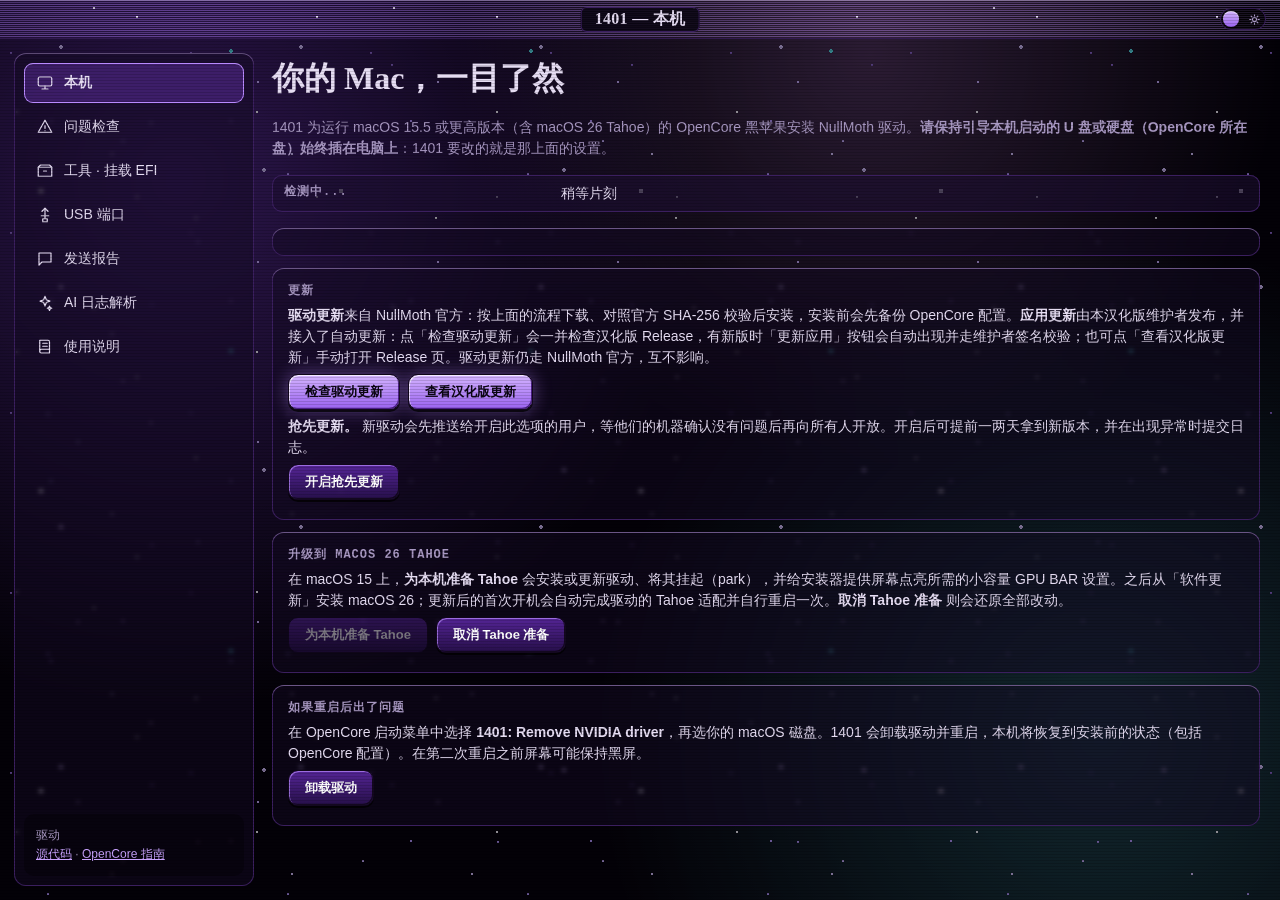
==== commit c57d2f0d: "App auto-update points to the zh-CN fork, verified with our own Ed25519 key - ReleaseSignature.ourPu" ====
--- a/mac/Resources/index.html
+++ b/mac/Resources/index.html
@@ -51,7 +51,7 @@
 <p class="small"><a href="#" id="logs">打开日志文件夹</a></p></div>
 
 <div class="pane card"><p class="sh">更新</p>
-<p><b>驱动更新</b>来自 NullMoth 官方：按上面的流程下载、对照官方 SHA-256 校验后安装，安装前会先备份 OpenCore 配置。<b>应用更新</b>由本汉化版维护者发布——点「查看汉化版更新」打开作者的 Release 页手动下载对应版本的汉化包；本汉化版<b>已停用官方应用自更新</b>，不会再被覆盖回英文。</p>
+<p><b>驱动更新</b>来自 NullMoth 官方：按上面的流程下载、对照官方 SHA-256 校验后安装，安装前会先备份 OpenCore 配置。<b>应用更新</b>由本汉化版维护者发布，并接入了自动更新：点「检查驱动更新」会一并检查汉化版 Release，有新版时「更新应用」按钮会自动出现并走维护者签名校验；也可点「查看汉化版更新」手动打开 Release 页。驱动更新仍走 NullMoth 官方，互不影响。</p>
 <p class="row"><button type="button" class="b go" id="updchk">检查驱动更新</button> <button type="button" class="b go" id="zhupd">查看汉化版更新</button> <button type="button" class="b go" id="upddrv" hidden>更新驱动</button> <button type="button" class="b go" id="updapp" hidden>更新应用</button> <span id="updr"></span></p>
 <p><b>抢先更新。</b> 新驱动会先推送给开启此选项的用户，等他们的机器确认没有问题后再向所有人开放。开启后可提前一两天拿到新版本，并在出现异常时提交日志。</p>
 <p class="row"><button type="button" class="b" id="earlyon">开启抢先更新</button> <button type="button" class="b" id="earlyoff" hidden>关闭抢先更新</button> <span id="earlyr"></span></p></div>
@@ -344,7 +344,7 @@
 </ul></div>
 
 <div class="pane card"><p class="sh">八、汉化版专属注意事项（重要）</p>
-<p><b>应用更新已经指向本汉化版的发布页</b>：点「本机」页的「查看汉化版更新」，会打开 <code>https://github.com/huangjinkun2006/1401/releases/latest</code>。官方应用自更新已停用，界面不会被覆盖回英文；<b>驱动更新仍走 NullMoth 官方</b>（驱动包带官方签名），「检查驱动更新 / 更新驱动」可以照常使用。</p>
+<p><b>应用更新已接入本汉化版维护者的自动更新</b>：点「本机」页的「检查驱动更新」会一并检查维护者 Release，有汉化新版时「更新应用」按钮出现并自动下载、用维护者密钥校验；也可点「查看汉化版更新」打开 <code>https://github.com/huangjinkun2006/1401/releases/latest</code> 手动下载。<b>驱动更新仍走 NullMoth 官方</b>（驱动包带官方签名），「检查驱动更新 / 更新驱动」照常使用，两者互不干扰。</p>
 <p class="small">若按仓库资源文件自行汉化，设置窗口标题栏仍是英文 Driver settings（标题写在可执行文件里），不影响使用。</p>
 <p><b>关于「该命令退出时状态为非零 (97)」</b>：1401 在执行需要管理员权限的操作前（发送日志、安装驱动、挂载 EFI、检查等），会用主程序内嵌的 SHA-256 清单逐个校验 <code>Contents/Resources</code> 里的文件，任一哈希不符就中止并退出 97。汉化版已经把这张清单同步成汉化后资源的哈希，所以提权功能可正常使用；但如果你自行替换或修改了这些资源文件，必须重新运行仓库里的 <code>zh-CN/tools/sync_bundle_hashes.py</code> 并重新签名，否则所有提权操作都会以 97 失败。官方原版不受影响，驱动本体与安装脚本也从未被改动。</p></div>
 
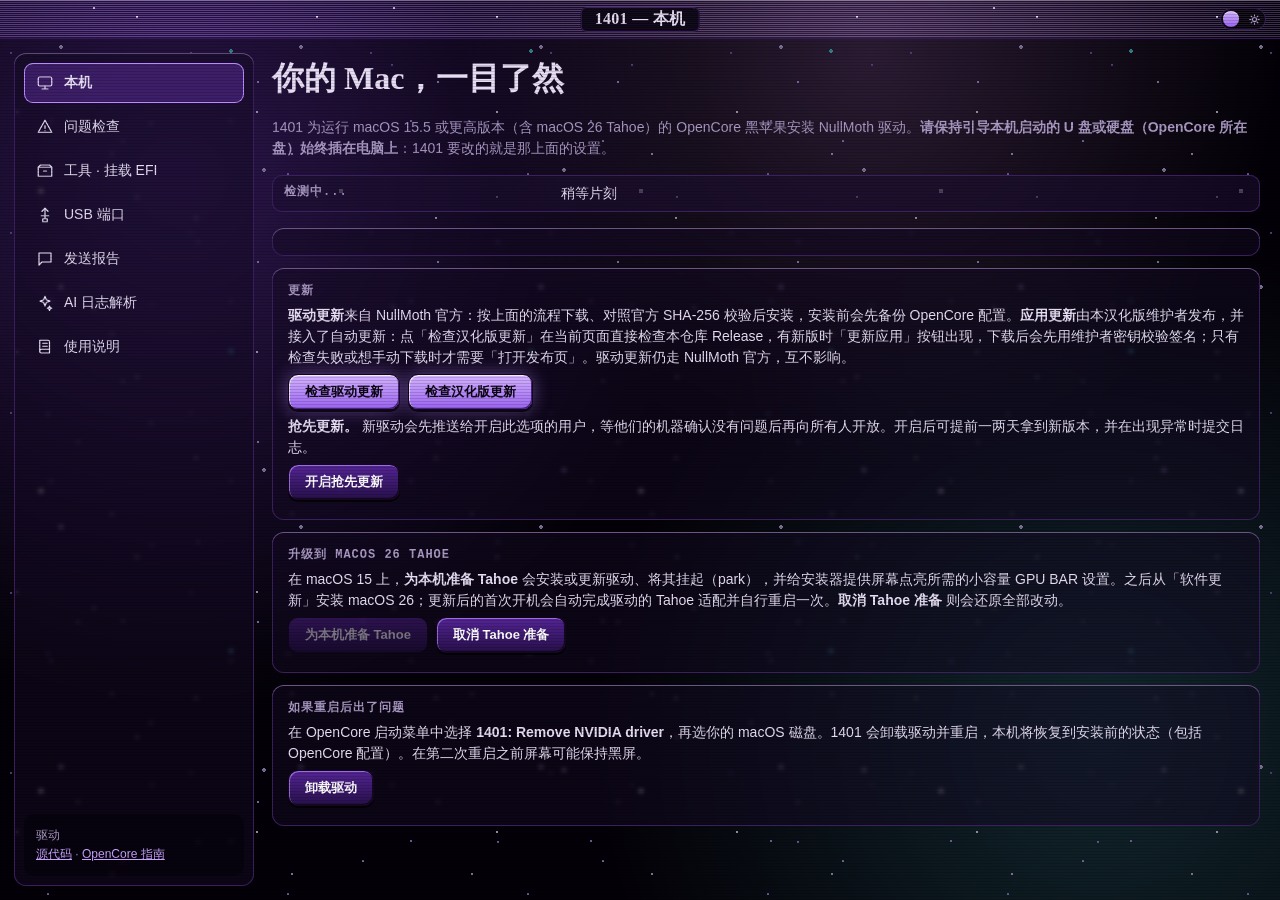
==== commit 4f51d7eb: "检查汉化版更新: check inside the app instead of opening the Release page - main.swift: new 'checkAppUpdate'" ====
--- a/mac/Resources/index.html
+++ b/mac/Resources/index.html
@@ -51,8 +51,8 @@
 <p class="small"><a href="#" id="logs">打开日志文件夹</a></p></div>
 
 <div class="pane card"><p class="sh">更新</p>
-<p><b>驱动更新</b>来自 NullMoth 官方：按上面的流程下载、对照官方 SHA-256 校验后安装，安装前会先备份 OpenCore 配置。<b>应用更新</b>由本汉化版维护者发布，并接入了自动更新：点「检查驱动更新」会一并检查汉化版 Release，有新版时「更新应用」按钮会自动出现并走维护者签名校验；也可点「查看汉化版更新」手动打开 Release 页。驱动更新仍走 NullMoth 官方，互不影响。</p>
-<p class="row"><button type="button" class="b go" id="updchk">检查驱动更新</button> <button type="button" class="b go" id="zhupd">查看汉化版更新</button> <button type="button" class="b go" id="upddrv" hidden>更新驱动</button> <button type="button" class="b go" id="updapp" hidden>更新应用</button> <span id="updr"></span></p>
+<p><b>驱动更新</b>来自 NullMoth 官方：按上面的流程下载、对照官方 SHA-256 校验后安装，安装前会先备份 OpenCore 配置。<b>应用更新</b>由本汉化版维护者发布，并接入了自动更新：点「检查汉化版更新」在当前页面直接检查本仓库 Release，有新版时「更新应用」按钮出现，下载后会先用维护者密钥校验签名；只有检查失败或想手动下载时才需要「打开发布页」。驱动更新仍走 NullMoth 官方，互不影响。</p>
+<p class="row"><button type="button" class="b go" id="updchk">检查驱动更新</button> <button type="button" class="b go" id="zhupd">检查汉化版更新</button> <button type="button" class="b" id="zhrel" hidden>打开发布页</button> <button type="button" class="b go" id="upddrv" hidden>更新驱动</button> <button type="button" class="b go" id="updapp" hidden>更新应用</button> <span id="updr"></span> <span id="appupdstat"></span></p>
 <p><b>抢先更新。</b> 新驱动会先推送给开启此选项的用户，等他们的机器确认没有问题后再向所有人开放。开启后可提前一两天拿到新版本，并在出现异常时提交日志。</p>
 <p class="row"><button type="button" class="b" id="earlyon">开启抢先更新</button> <button type="button" class="b" id="earlyoff" hidden>关闭抢先更新</button> <span id="earlyr"></span></p></div>
 
@@ -344,7 +344,7 @@
 </ul></div>
 
 <div class="pane card"><p class="sh">八、汉化版专属注意事项（重要）</p>
-<p><b>应用更新已接入本汉化版维护者的自动更新</b>：点「本机」页的「检查驱动更新」会一并检查维护者 Release，有汉化新版时「更新应用」按钮出现并自动下载、用维护者密钥校验；也可点「查看汉化版更新」打开 <code>https://github.com/huangjinkun2006/1401/releases/latest</code> 手动下载。<b>驱动更新仍走 NullMoth 官方</b>（驱动包带官方签名），「检查驱动更新 / 更新驱动」照常使用，两者互不干扰。</p>
+<p><b>应用更新已接入本汉化版维护者的自动更新</b>：点「本机」页的「检查汉化版更新」即可在应用内检查本仓库 Release（不需要打开网页），有新版时「更新应用」按钮出现，自动下载并用维护者密钥校验签名后重启；若检查失败，旁边的「打开发布页」可打开 <code>https://github.com/huangjinkun2006/1401/releases/latest</code> 手动下载。<b>驱动更新仍走 NullMoth 官方</b>（驱动包带官方签名），「检查驱动更新 / 更新驱动」照常使用，两者互不干扰。</p>
 <p class="small">若按仓库资源文件自行汉化，设置窗口标题栏仍是英文 Driver settings（标题写在可执行文件里），不影响使用。</p>
 <p><b>关于「该命令退出时状态为非零 (97)」</b>：1401 在执行需要管理员权限的操作前（发送日志、安装驱动、挂载 EFI、检查等），会用主程序内嵌的 SHA-256 清单逐个校验 <code>Contents/Resources</code> 里的文件，任一哈希不符就中止并退出 97。汉化版已经把这张清单同步成汉化后资源的哈希，所以提权功能可正常使用；但如果你自行替换或修改了这些资源文件，必须重新运行仓库里的 <code>zh-CN/tools/sync_bundle_hashes.py</code> 并重新签名，否则所有提权操作都会以 97 失败。官方原版不受影响，驱动本体与安装脚本也从未被改动。</p></div>
 
